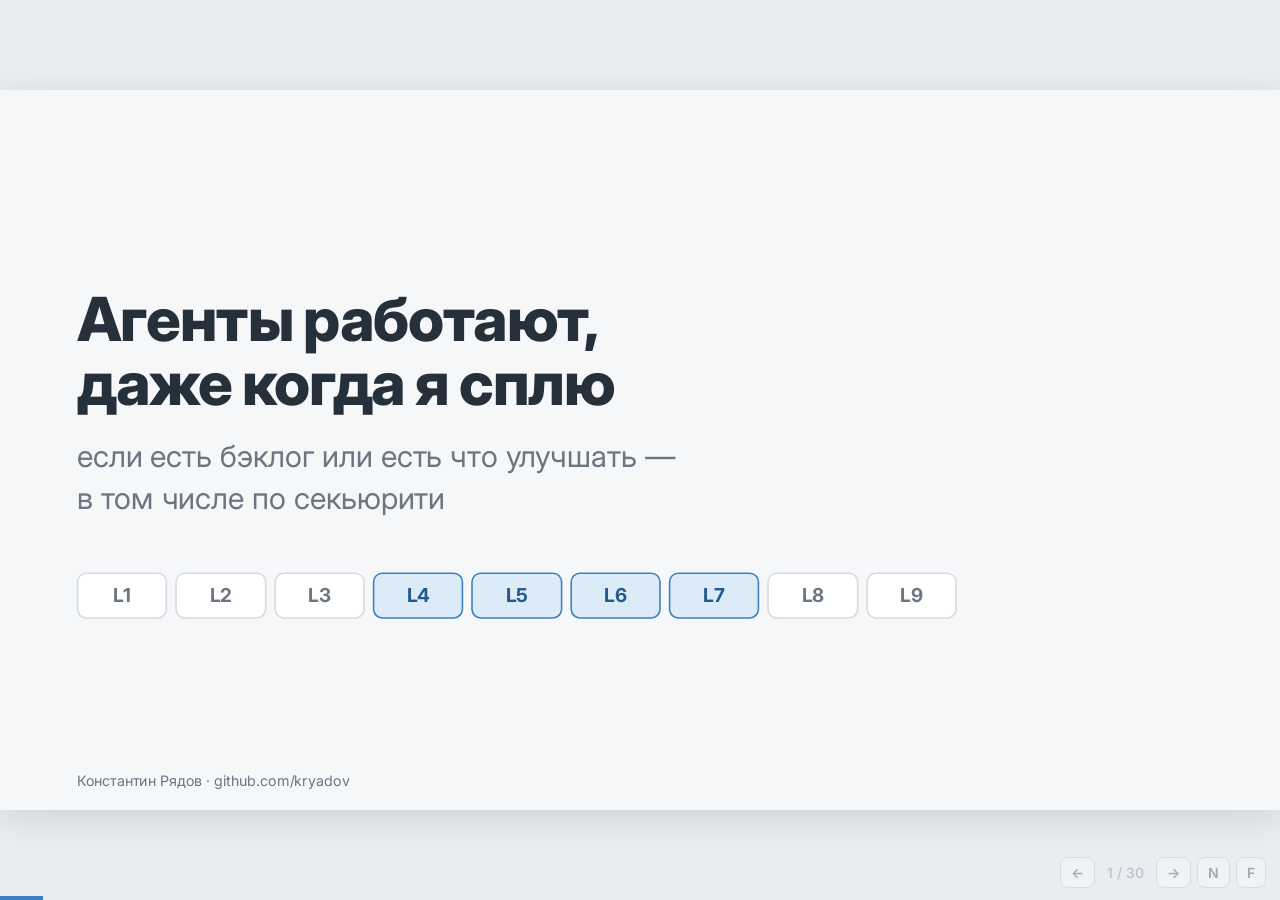
==== index.html @ 552dc9c4 "Remove meetup kicker from title slide Co-Authored-By: Claude Opus 5.5 <noreply@anthropic.com>" ====
<!doctype html>
<html lang="ru">
<head>
<meta charset="utf-8">
<meta name="viewport" content="width=device-width, initial-scale=1">
<title>Агенты работают, даже когда я сплю</title>
<meta name="description" content="Агенты работают, даже когда я сплю — если есть бэклог или есть что улучшать, в том числе по секьюрити. Две игры, одна VM и 436 релизов. Подъём по лестнице AI-разработки L1→L9. Batumi meetup, Константин Рядов.">
<link rel="preconnect" href="https://fonts.googleapis.com">
<link rel="preconnect" href="https://fonts.gstatic.com" crossorigin>
<link href="https://fonts.googleapis.com/css2?family=Inter:wght@400;500;600;700;800&family=Caveat:wght@500;700&family=JetBrains+Mono:wght@400;600&display=swap" rel="stylesheet">
<style>
  :root {
    --paper: #f6f7f9;
    --card: #ffffff;
    --ink: #26303b;
    --muted: #6b7682;
    --line: #d5dbe2;
    --blue: #3d7fc1;
    --blue-soft: #dcebf8;
    --blue-ink: #24598f;
    --green: #2f8a5b;
    --amber: #b7791f;
    --red: #b8433a;
  }
  * { box-sizing: border-box; }
  html, body { margin: 0; height: 100%; background: #e9ecf0; color: var(--ink); overflow: hidden; }
  body { font-family: Inter, system-ui, sans-serif; }

  #viewport { position: fixed; inset: 0; overflow: hidden; touch-action: pan-y pinch-zoom; }
  #stage { width: 1600px; height: 900px; position: absolute; left: 50%; top: 50%; transform-origin: center center; transform: translate(-50%, -50%); }

  section.slide {
    position: absolute; inset: 0; padding: 72px 96px 64px;
    background: var(--paper);
    box-shadow: 0 10px 40px rgba(30, 40, 55, .12);
    display: none; flex-direction: column;
  }
  section.slide.active { display: flex; }

  .kicker { font-family: Caveat, cursive; font-size: 40px; color: var(--blue); margin: 0 0 6px; line-height: 1; }
  h1 { font-size: 76px; line-height: 1.05; margin: 0 0 24px; font-weight: 800; letter-spacing: -.02em; }
  h2 { font-size: 54px; line-height: 1.1; margin: 0 0 32px; font-weight: 800; letter-spacing: -.015em; }
  h3 { font-size: 30px; margin: 0 0 12px; font-weight: 700; }
  p, li { font-size: 30px; line-height: 1.4; }
  p { margin: 0 0 18px; }
  ul { margin: 0; padding-left: 1.1em; }
  li { margin: 0 0 12px; }
  li::marker { color: var(--blue); }
  .muted { color: var(--muted); }
  .hand { font-family: Caveat, cursive; color: var(--blue-ink); }
  code, .mono { font-family: "JetBrains Mono", ui-monospace, monospace; font-size: .85em; }
  code { background: #e8edf3; padding: 2px 8px; border-radius: 6px; }
  a { color: var(--blue-ink); }
  b, strong { font-weight: 700; }

  .grow { flex: 1; min-height: 0; }
  .row { display: flex; gap: 40px; }
  .col { flex: 1; min-width: 0; }
  .center { align-items: center; justify-content: center; text-align: center; }

  .card { background: var(--card); border: 2px solid var(--line); border-radius: 18px; padding: 28px 32px; }
  .card p, .card li { font-size: 26px; }
  .card h3 { font-size: 28px; }

  .badge { display: inline-flex; align-items: center; justify-content: center; min-width: 74px; height: 74px; border-radius: 50%;
           background: var(--blue-soft); border: 3px solid var(--blue); color: var(--blue-ink);
           font-weight: 800; font-size: 30px; padding: 0 12px; }
  .badge.sm { min-width: 52px; height: 52px; font-size: 22px; border-width: 2px; }

  .stats { display: grid; grid-template-columns: repeat(4, 1fr); gap: 24px; }
  .stat { background: var(--card); border: 2px solid var(--line); border-radius: 18px; padding: 24px 26px; }
  .stat .n { font-size: 64px; font-weight: 800; color: var(--blue-ink); line-height: 1; letter-spacing: -.02em; }
  .stat .l { font-size: 22px; color: var(--muted); margin-top: 10px; line-height: 1.3; }

  .flow { display: flex; align-items: stretch; gap: 14px; }
  .flow .step { flex: 1; background: var(--card); border: 2px solid var(--line); border-radius: 14px; padding: 18px 16px; font-size: 22px; line-height: 1.3; }
  .flow .step b { display: block; font-size: 24px; margin-bottom: 6px; color: var(--blue-ink); }
  .flow .arr { align-self: center; color: var(--blue); font-size: 36px; font-weight: 700; }

  table { border-collapse: collapse; width: 100%; font-size: 25px; }
  th, td { text-align: left; padding: 14px 18px; border-bottom: 2px solid var(--line); vertical-align: top; }
  th { color: var(--muted); font-weight: 600; font-size: 21px; text-transform: uppercase; letter-spacing: .04em; }

  .quote { font-size: 34px; line-height: 1.35; border-left: 6px solid var(--blue); padding: 6px 0 6px 28px; margin: 0; }
  .note-hand { font-family: Caveat, cursive; font-size: 38px; color: var(--blue-ink); }

  /* chart */
  .bars { display: flex; align-items: flex-end; gap: 8px; height: 360px; border-bottom: 2px solid var(--ink); padding: 0 4px; }
  .bars .b { flex: 1; background: #a9c8e6; border-radius: 5px 5px 0 0; position: relative; }
  .bars .b.night { background: var(--blue); }
  .bars .b span { position: absolute; top: -30px; left: 50%; transform: translateX(-50%); font-size: 17px; color: var(--muted); }
  .hours { display: flex; gap: 8px; padding: 6px 4px 0; }
  .hours div { flex: 1; text-align: center; font-size: 17px; color: var(--muted); font-family: "JetBrains Mono", monospace; }

  /* ladder strip */
  .ladder { display: flex; gap: 10px; align-items: flex-end; }
  .ladder .rung { flex: 1; border-radius: 12px; border: 2px solid var(--line); background: var(--card);
                  padding: 12px 10px; font-size: 18px; text-align: center; line-height: 1.25; }
  .ladder .rung b { display: block; font-size: 24px; color: var(--muted); }
  .ladder .rung.on { border-color: var(--blue); background: var(--blue-soft); }
  .ladder .rung.on b { color: var(--blue-ink); }
  .ladder .rung.me { border-color: var(--blue-ink); background: var(--blue); color: #fff; }
  .ladder .rung.me b { color: #fff; }

  .ladder-img { width: 100%; height: 100%; object-fit: contain; }

  .footer { position: absolute; left: 96px; right: 96px; bottom: 26px; display: flex; justify-content: space-between;
            font-size: 18px; color: var(--muted); }

  .tl { position: relative; padding-left: 4px; }
  .tl::before { content: ""; position: absolute; left: 104px; top: 14px; bottom: 14px; width: 3px; background: var(--line); }
  .tl-row { display: flex; align-items: flex-start; gap: 18px; margin-bottom: 12px; font-size: 22px; line-height: 1.3; }
  .tl-t { flex: 0 0 76px; font-family: "JetBrains Mono", monospace; color: var(--muted); font-size: 20px; padding-top: 2px; }
  .tl-d { flex: 0 0 16px; height: 16px; margin-top: 6px; border-radius: 50%; background: #a9c8e6; border: 3px solid var(--paper); position: relative; z-index: 1; }
  .tl-plan .tl-d { background: var(--blue-ink); }
  .tl-plan .tl-x { color: var(--blue-ink); }
  .tl-x { flex: 1; }

  .notes { display: none; }

  .qr-card { text-align: center; padding: 22px 20px; }
  .qr-card img { width: 220px; height: 220px; display: block; margin: 0 auto 14px; image-rendering: pixelated; }
  .qr-card h3 { font-size: 26px; margin-bottom: 6px; }
  .qr-card p { font-size: 19px; line-height: 1.4; margin: 0; word-break: break-word; }
  .qr-mini { position: absolute; right: 96px; bottom: 56px; text-align: center; font-size: 15px; color: var(--muted); }
  .qr-mini img { width: 132px; height: 132px; display: block; border: 2px solid var(--line); border-radius: 10px; background: #fff; padding: 4px; }

  /* UI chrome */
  #progress { position: fixed; left: 0; bottom: 0; height: 4px; background: var(--blue); transition: width .25s; z-index: 5; }
  #notes-panel { position: fixed; left: 0; right: 0; bottom: 0; max-height: 38vh; overflow: auto; background: #1f2731; color: #e9eef4;
                 font-size: 18px; line-height: 1.5; padding: 16px 24px 22px; display: none; z-index: 6; }
  #notes-panel.on { display: block; }
  #notes-panel .t { color: #8fb7de; font-size: 14px; text-transform: uppercase; letter-spacing: .06em; margin-bottom: 6px; }
  #nav { position: fixed; right: 14px; bottom: 12px; display: flex; gap: 6px; z-index: 7; opacity: .35; transition: opacity .2s; }
  #nav:hover { opacity: 1; }
  #nav button { font: 600 14px Inter, sans-serif; border: 1px solid #b9c2cc; background: #fff; color: var(--ink); border-radius: 8px; padding: 6px 10px; cursor: pointer; }
  #counter { font: 500 14px Inter, sans-serif; color: var(--muted); align-self: center; padding: 0 6px; }

  @media print {
    html, body { overflow: visible; background: #fff; }
    #viewport { position: static; display: block; }
    #stage { transform: none !important; position: static; width: auto; height: auto; }
    section.slide { display: flex !important; position: relative; width: 1600px; height: 900px; break-after: page; box-shadow: none; }
    #progress, #notes-panel, #nav { display: none !important; }
  }
  @page { size: 1600px 900px; margin: 0; }
</style>
</head>
<body>
<div id="viewport"><div id="stage">

<!-- 1 -->
<section class="slide" data-title="Титул">
  <div class="grow" style="display:flex;flex-direction:column;justify-content:center">
    <h1>Агенты работают,<br>даже когда я сплю</h1>
    <p style="font-size:38px" class="muted">если есть бэклог или есть что улучшать —<br>в том числе по секьюрити</p>
    <div class="ladder" style="margin-top:48px;max-width:1100px">
      <div class="rung"><b>L1</b></div><div class="rung"><b>L2</b></div><div class="rung"><b>L3</b></div>
      <div class="rung on"><b>L4</b></div><div class="rung on"><b>L5</b></div><div class="rung on"><b>L6</b></div>
      <div class="rung on"><b>L7</b></div><div class="rung"><b>L8</b></div><div class="rung"><b>L9</b></div>
    </div>
  </div>
  <div class="footer"><span>Константин Рядов · github.com/kryadov</span><span></span></div>
  <aside class="notes">Представиться. Обещание доклада: на трёх настоящих проектах показать, как меняется работа на каждой ступеньке лестницы. Никаких «AI заменит программистов», только цифры из git log. ~1 мин.</aside>
</section>

<!-- 1-about -->
<section class="slide" data-title="Обо мне">
  <p class="kicker">обо мне</p>
  <div class="row grow" style="align-items:center;gap:64px">
    <img src="me.jpg" alt="Константин Рядов" style="width:300px;height:300px;border-radius:50%;object-fit:cover;border:6px solid #fff;box-shadow:0 6px 24px rgba(30,40,55,.15)">
    <div class="col">
      <h2 style="margin-bottom:16px">Константин Рядов</h2>
      <p style="font-size:34px;margin-bottom:12px">Сооснователь и CTO <a href="https://bulka.ai/" target="_blank" rel="noopener">Bulka.AI</a> — AI-копилот для платёжных операций.</p>
      <p style="font-size:28px">JVM-инженер, ставший AI-инженером: 19 лет в платежах, затем безопасность JVM в Azul, теперь агенты. SDLC — моя жизнь.</p>
      <p class="muted" style="font-size:26px;margin:0">блог · подкаст · музыка · github.com/kryadov</p>
    </div>
    <div class="qr-card card" style="flex:0 0 auto">
      <img src="qr/site.svg" alt="QR: kryadov.github.io">
      <p><a href="https://kryadov.github.io/" target="_blank" rel="noopener">kryadov.github.io</a></p>
    </div>
  </div>
  <aside class="notes">Коротко о себе, 30 секунд. QR ведёт на сайт: там проекты, блог (в том числе про spec-driven development) и подкаст.</aside>
</section>

<!-- 1a -->
<section class="slide" data-title="На работе и после">
  <p class="kicker">откуда этот доклад</p>
  <h2>На работе — то, что нельзя показать.<br>После работы — то, что можно</h2>
  <div class="row" style="align-items:flex-start">
    <div class="card col">
      <h3>На работе: внутренние продукты</h3>
      <p>Делаю AI-агентов для внутренних продуктов заказчиков. Показать их не могу, наружу выходят только анонсы в прессе:</p>
      <p style="font-size:24px;margin:0"><a href="https://www.azul.com/newsroom/azul-launches-ai-assistant-that-tells-it-and-security-teams-where-java-licensing-and-security-risk-is-hiding" target="_blank" rel="noopener">Azul Intelligence Cloud AI Assistant</a> <span class="muted">(23.09.2026)</span>: вопросы на естественном языке о Java в проде, где прячутся риски по лицензиям и безопасности. Режим read-only.</p>
    </div>
    <div class="card col">
      <h3>После работы: выйти за рамки</h3>
      <p>Во всех смыслах: другой домен (игры), другой стек (3D в браузере), другие правила (никакого бюджета на инфраструктуру).</p>
      <p><b>Без цели заработать</b>: ни магазинов, ни рекламы, ни монетизации. Игры бесплатные.</p>
      <p class="note-hand" style="margin:0">Всё, что тут показываю, открыто: код, git log, демо.</p>
    </div>
  </div>
  <aside class="notes">Контраст: на работе процессы и периметр, а показать можно только пресс-релиз. После работы песочница, где можно проверить то, что на работе проверять дорого. Агенты работают и там, и там. Обратно на работу переносится процесс (и remote-vm-dev). Мостик от первого доклада (по ситуации): «Предыдущий спикер прошёл путь до магазинов. У меня траектория противоположная: никаких магазинов и денег, цель — понять, как работают агенты, когда им дают свободу». ~1.5 мин.</aside>
</section>

<!-- 1b -->
<section class="slide" data-title="Вериги">
  <p class="kicker">правила эксперимента</p>
  <h2>Вериги: $20 + $100</h2>
  <div class="row grow">
    <div class="col">
      <div class="stats" style="grid-template-columns:1fr 1fr;margin-bottom:28px">
        <div class="stat"><div class="n">$20</div><div class="l">подписка Claude Pro, с её лимитами</div></div>
        <div class="stat"><div class="n">$100</div><div class="l">OpenRouter: GLM, Kimi — open-weight модели</div></div>
      </div>
      <p>Заплатить за Max — не проблема. Проблема в том, что тогда не узнаешь главного.</p>
    </div>
    <div class="col" style="flex:.9">
      <div class="card">
        <h3>Вопрос, ради которого всё затевалось</h3>
        <p class="quote" style="font-size:30px">Для какого класса задач effort <b>medium</b> даёт то же, что <b>x-high</b>?</p>
        <p class="muted" style="margin:18px 0 0">Лимит заставляет считать: дешёвая модель и низкий effort везде, где их хватает, а дорогой — только там, где без него никак.</p>
      </div>
    </div>
  </div>
  <aside class="notes">Самоограничение как инструмент исследования. Безлимит маскирует неэффективность. Ответ на вопрос про effort — ближе к концу доклада, после двух проектов. ~1.5 мин.</aside>
</section>

<!-- 2 -->
<section class="slide" data-title="Лестница">
  <p class="kicker">карта местности</p>
  <h2 style="margin-bottom:12px">Лестница L1 → L9</h2>
  <div class="grow"><img class="ladder-img" src="l0-l9.png" alt="Лестница уровней AI-разработки: L1 ручной код, L2 бесплатные чаты, L3 платные чаты, L4 агент под присмотром, L5 полный доступ, L6 параллельные агенты, L7 команда агентов, L8 рой, L9 экосистема"></div>
  <p class="muted" style="font-size:22px;margin:8px 0 0">Девять уровней эволюции AI-разработки — по курсу Алексея Литвинова «AI-Assisted Engineering»: <a href="https://alekseilitvinau.com/edu/" target="_blank" rel="noopener">alekseilitvinau.com/edu</a></p>
  <aside class="notes">Вопрос залу: поднимите руки, кто на L1–L3 (чаты), кто на L4–L5 (агент в репозитории), кто хоть раз запускал несколько агентов параллельно. Большинство команд сейчас на L1–L3. Доклад о том, что меняется на L4–L7, и о том, что пришлось построить, чтобы туда подняться. ~2 мин.</aside>
</section>

<!-- 3 -->
<section class="slide" data-title="Три ступеньки">
  <p class="kicker">о чём доклад</p>
  <h2>Три проекта, три ступеньки</h2>
  <div class="row grow" style="align-items:stretch">
    <div class="card col">
      <span class="badge sm">L4→L5</span>
      <h3 style="margin-top:18px">Race the City</h3>
      <p class="muted">июль 2026</p>
      <p>Гонки по любому городу мира. Один агент с полным доступом, релиз каждые полчаса.</p>
      <p class="hand" style="font-size:32px">узкое место — я сам</p>
    </div>
    <div class="card col">
      <span class="badge sm">L5→L6</span>
      <h3 style="margin-top:18px">claude-remote-vm-dev</h3>
      <p class="muted">август 2026</p>
      <p>Сессии Claude Code на VM внутри периметра. Работают, пока ноутбук закрыт.</p>
      <p class="hand" style="font-size:32px">инфраструктура для следующей ступеньки</p>
    </div>
    <div class="card col">
      <span class="badge sm">L6→L7</span>
      <h3 style="margin-top:18px">itffm 🍄</h3>
      <p class="muted">сентябрь 2026</p>
      <p>Грибной лес по реальному месту. Параллельные агенты в worktree, модели по ролям.</p>
      <p class="hand" style="font-size:32px">узкое место — ревью</p>
    </div>
  </div>
  <aside class="notes">Сюжет доклада: каждый проект упирался в своё узкое место, и следующий проект появлялся из попытки это место расшить. ~1 мин.</aside>
</section>

<!-- 4 -->
<section class="slide" data-title="Race the City">
  <div class="qr-mini"><img src="qr/race-the-city.svg" alt="QR: github.com/kryadov/race-the-city">репозиторий</div>
  <p class="kicker">ступенька L4 → L5 · Race the City</p>
  <h2>Введи название города и поезжай</h2>
  <div class="row grow">
    <div class="col">
      <ul>
        <li>Low-poly версия <b>реального</b> города: дороги, дома, мосты, рельсы, вода, рельеф</li>
        <li>19 машин, соперники, заезды на время, автопилот</li>
        <li>Трафик, пешеходы, трамваи, корабли, погода, день и ночь</li>
        <li>Всё в браузере, <b>без бэкенда</b></li>
      </ul>
      <p style="margin-top:28px">▶ <a href="https://race-the-city.games" target="_blank" rel="noopener">race-the-city.games</a></p>
    </div>
    <div class="col" style="flex:.8">
      <div class="card">
        <p class="note-hand" style="margin:0 0 8px">демо вживую:</p>
        <p style="margin:0">Батуми → 🎲 случайный город → <code>V</code> неоновый вид</p>
      </div>
    </div>
  </div>
  <aside class="notes">ДЕМО 60–90 сек: открыть сайт, ввести «Batumi», проехать по набережной. Потом 🎲, чтобы попасть в случайный город. Если сеть плохая, показать кешированный город (IndexedDB). ~3 мин вместе с демо.</aside>
</section>

<!-- 5 -->
<section class="slide" data-title="RTC цифры">
  <p class="kicker">Race the City в цифрах (git log)</p>
  <h2>164 релиза за первые три дня</h2>
  <div class="stats">
    <div class="stat"><div class="n">100</div><div class="l">тегов-релизов в первый день, 16 июля</div></div>
    <div class="stat"><div class="n">435</div><div class="l">коммитов, 360 из них за первые 4 дня</div></div>
    <div class="stat"><div class="n">28.6k</div><div class="l">строк TypeScript в <code>src/</code></div></div>
    <div class="stat"><div class="n">104</div><div class="l">файла тестов (Vitest)</div></div>
  </div>
  <div class="row" style="margin-top:40px">
    <div class="col"><p><b>v0.1 → v0.149</b>: 310 тегов, каждый тег — задеплоенная сборка и GitHub Release.</p></div>
    <div class="col"><p><b>352 из 435</b> коммитов с соавтором <code>Claude Opus</code>. Мой вклад: спеки, плей-тесты и решения.</p></div>
  </div>
  <aside class="notes">Цифры из git, не из маркетинга. Подчеркнуть: релиз примерно каждые 30 минут — это не героизм, а следствие архитектуры и процесса (следующие слайды). ~1.5 мин.</aside>
</section>

<!-- 6 -->
<section class="slide" data-title="Мир как контент">
  <p class="kicker">почему это вообще возможно</p>
  <h2>Весь мир — это исходные данные</h2>
  <div class="flow" style="margin-bottom:36px">
    <div class="step"><b>Nominatim</b>«Batumi» → координаты</div><div class="arr">→</div>
    <div class="step"><b>Overpass</b>OSM в bbox 1 км</div><div class="arr">→</div>
    <div class="step"><b>Terrain Tiles</b>рельеф AWS, формат Terrarium</div><div class="arr">→</div>
    <div class="step"><b>Three.js</b>меши, коллизии, граф дорог</div><div class="arr">→</div>
    <div class="step"><b>IndexedDB</b>город в кеше</div>
  </div>
  <div class="row">
    <div class="card col"><h3>Что даёт</h3><ul><li>Бесконечный контент без левел-дизайнеров</li><li>Агенту есть с чем работать: формат данных стандартный и хорошо описанный</li></ul></div>
    <div class="card col"><h3>Подвох</h3><ul><li>Overpass отвечает 429 → таймаут 30 с, три зеркала, протухший кеш как запасной вариант</li><li>Грязные данные: вода на 4 м выше реки, мосты без высоты</li></ul></div>
  </div>
  <aside class="notes">Ключевая мысль для AI-части: агенту проще всего там, где данные открытые и формат стандартный. OSM — идеальный «контент», который не надо рисовать. Тот же приём потом переедет в itffm. ~2 мин.</aside>
</section>

<!-- 7 -->
<section class="slide" data-title="Без сервера: почему">
  <p class="kicker">архитектура, не про агентов</p>
  <h2>OSM + высоты + погода без сервера</h2>
  <div class="flow" style="margin-bottom:30px">
    <div class="step"><b>openstreetmap.org</b>Nominatim, Overpass</div>
    <div class="step"><b>AWS Terrain Tiles</b>S3, Terrarium PNG</div>
    <div class="step"><b>Open-Meteo</b>живая погода</div>
    <div class="arr">→</div>
    <div class="step" style="flex:1.3;border-color:var(--blue)"><b>браузер</b>Three.js + IndexedDB, статика на Pages</div>
  </div>
  <div class="stats" style="grid-template-columns:repeat(3,1fr)">
    <div class="card"><h3>$0 и ноль ops</h3><p style="margin:0">Нечего мониторить, патчить и масштабировать. Нагрузку раздаёт CDN, данные отдают открытые API. <b>Нет счёта за инфраструктуру → не нужно монетизировать.</b></p></div>
    <div class="card"><h3>Нечего утечь</h3><p style="margin:0">Нет базы, нет аккаунтов, нет секретов. Прогресс игрока остаётся в его браузере.</p></div>
    <div class="card"><h3>Деплой = тег</h3><p style="margin:0">Откат — на предыдущий тег. Форк — и у тебя своя копия игры, тоже бесплатно.</p></div>
  </div>
  <aside class="notes">Этот блок не про агентов, а про архитектуру в целом. Публичные API без ключей с CORS превращают браузер в полноценный клиент к данным всего мира. Сервер нужен, только если надо хранить чужие данные или прятать ключи. Здесь не надо ни то, ни другое. ~2 мин.</aside>
</section>

<!-- 7b -->
<section class="slide" data-title="Без сервера: правила">
  <p class="kicker">чтобы это работало, а не падало</p>
  <h2>Цена: ты гость в чужой инфраструктуре</h2>
  <div class="row grow">
    <div class="col">
      <ul>
        <li><b>Только API без ключей.</b> Ключ в статике сразу становится публичным</li>
        <li><b>Уважай usage policy.</b> Nominatim: 1 запрос в секунду; Overpass отвечает 429</li>
        <li><b>Кеш обязателен.</b> Город, загруженный один раз, живёт в IndexedDB</li>
        <li><b>Зеркала и таймауты.</b> 3 Overpass-зеркала, 30 с, протухший кеш как запасной</li>
        <li><b>Честный fallback.</b> Нет рельефа → плоская земля; нет OSM → процедурный лес</li>
        <li><b>Атрибуция.</b> Данные OSM под ODbL, © OpenStreetMap contributors</li>
      </ul>
    </div>
    <div class="col" style="flex:.7">
      <div class="card">
        <h3>И бонус для агентов</h3>
        <p>Нет сервера → нет миграций, окружений и секретов. Агенту можно доверить релиз целиком.</p>
        <p class="muted" style="margin:0">Границы слоёв записаны в <code>AGENTS.md</code>: <code>geo/</code> не знает про Three.js, <code>world/</code> не знает про сеть.</p>
      </div>
    </div>
  </div>
  <aside class="notes">Подвох бессерверной архитектуры: твоя доступность — это доступность чужих бесплатных сервисов. Отсюда кеш, зеркала и fallback на каждом шаге. Это паттерн, применимый далеко за пределами игр: дашборды, карты, визуализации открытых данных. ~2 мин.</aside>
</section>

<!-- 8 -->
<section class="slide" data-title="Релиз каждые 30 минут">
  <p class="kicker">темп как часть архитектуры</p>
  <h2>Релиз каждые ~30 минут — и не развалиться</h2>
  <div class="row grow">
    <div class="card col"><h3>Версия = деплой</h3><p>Каждый bump — тег, Release и запись в <code>CHANGELOG.md</code> с пометкой 👀 «что проверить при плей-тесте».</p></div>
    <div class="card col"><h3>boot-check</h3><p>Тесты зелёные, типы чистые, сборка прошла — а на экране чёрный экран. Headless Chrome грузит собранное приложение и падает, если оно не стартовало.</p></div>
    <div class="card col"><h3>TODO как живой бэклог</h3><p>Плей-тест → баг записан сразу → «сначала баги, потом полировка». Роадмапа на бумаге нет.</p></div>
  </div>
  <aside class="notes">История boot-check: временная мёртвая зона (TDZ) в main.ts. Ни один unit-тест не грузит main.ts, поэтому всё было зелёным, а игра не запускалась. После этого проверка стала обязательной для любой правки, которая трогает main. ~2 мин.</aside>
</section>

<!-- 9 -->
<section class="slide" data-title="Где агент ошибался">
  <p class="kicker">кто на самом деле писал коллизии</p>
  <h2>Где агент ошибался — и как это ловили</h2>
  <div class="row grow">
    <div class="col">
      <p class="quote">«Невидимая стена посреди обычной дороги»<br><span class="muted" style="font-size:26px">баг-репорт с плей-теста, Париж, остров Сите, v0.148.1</span></p>
      <ul style="margin-top:28px">
        <li>Агент добавил в паузу отладочный readout: <code>solid: quay@1.3m</code></li>
        <li>Причина: ограничение по набережной было только снизу. 1593 стены → 25</li>
        <li>Тот же класс бага всплыл <b>в третий раз</b></li>
      </ul>
    </div>
    <div class="col" style="flex:.75">
      <div class="card">
        <h3>Вывод</h3>
        <p>Инвариант записан прямо в TODO: <b>solid ⇒ visible</b>.</p>
        <p class="muted" style="margin:0">Агент не помнит прошлую сессию. Помнит репозиторий: AGENTS.md, TODO, CHANGELOG, тесты.</p>
      </div>
    </div>
  </div>
  <aside class="notes">Человек нашёл баг глазами, агент сделал инструмент диагностики и нашёл причину. Важно: чтобы ошибка не повторилась в четвёртый раз, её надо записать туда, где агент её прочитает. ~2 мин.</aside>
</section>

<!-- 10 -->
<section class="slide" data-title="Спека → план → код">
  <p class="kicker">процесс L4 → L5</p>
  <h2>Спека → план → код → релиз</h2>
  <div class="flow" style="margin-bottom:40px">
    <div class="step"><b>brainstorm</b>диалог: что строим и зачем</div><div class="arr">→</div>
    <div class="step"><b>spec</b><code>docs/superpowers/specs</code></div><div class="arr">→</div>
    <div class="step"><b>plan</b>задачи с тестами</div><div class="arr">→</div>
    <div class="step"><b>code + TDD</b>агент</div><div class="arr">→</div>
    <div class="step"><b>play-test</b>человек</div>
  </div>
  <div class="row">
    <div class="card col"><h3>Делегировалось</h3><ul><li>Код, тесты, рефакторинг</li><li>Релизы, CHANGELOG</li><li>Диагностика по репорту</li></ul></div>
    <div class="card col"><h3>Оставалось за мной</h3><ul><li>Что строим и в каком порядке</li><li>«Посмотреть глазами»</li><li>Когда остановиться</li></ul></div>
    <div class="card col"><h3>Бонус: агент в CI</h3><p>Комментарий <code>/oc</code> в issue или PR → opencode на GLM через OpenRouter, с теми же superpowers-скиллами.</p></div>
  </div>
  <aside class="notes">8 спек и 4 плана за проект. Superpowers-скиллы задают процесс. Бонус: дешёвая модель в GitHub Actions отвечает на /oc. Это первый шаг к «агенту, который работает без меня». ~2 мин.</aside>
</section>

<!-- 11 -->
<section class="slide" data-title="Узкое место — я">
  <p class="kicker">почему понадобилась следующая ступенька</p>
  <h2>Узкое место — я и мой ноутбук</h2>
  <div class="row grow">
    <div class="col" style="flex:1.6">
      <div class="bars" id="hours-chart" aria-label="Коммиты Race the City по часам суток"></div>
      <div class="hours" id="hours-axis"></div>
      <p class="muted" style="font-size:22px;margin-top:10px">Коммиты Race the City по часу суток, всего 435</p>
    </div>
    <div class="col">
      <p><b class="mono" style="color:var(--blue-ink);font-size:44px">137</b> коммитов — с полуночи до 7 утра.</p>
      <p>Сессия агента живёт, пока открыт ноутбук. Закрыл крышку — работа встала.</p>
      <p class="note-hand">Агенты должны работать, пока я сплю. А не я вместе с ними.</p>
    </div>
  </div>
  <aside class="notes">Честный слайд: треть коммитов ночью. Один агент, и я его единственный оператор. Масштабироваться можно было только за счёт сна. Отсюда следующий проект. ~1.5 мин.</aside>
</section>

<!-- 12 -->
<section class="slide" data-title="claude-remote-vm-dev">
  <div class="qr-mini"><img src="qr/remote-vm.svg" alt="QR: github.com/kryadov/claude-remote-vm-dev">репозиторий</div>
  <p class="kicker">ступенька L5 → L6 · claude-remote-vm-dev</p>
  <h2>Сессии Claude Code на VM внутри периметра</h2>
  <div class="row grow">
    <div class="col">
      <ul>
        <li><b>tmux</b> держит каждую сессию, <b>systemd + linger</b> переживают дисконнект и ребут</li>
        <li>Каждая сессия — свой <b>git worktree</b> и своя ветка: агенты не делят индекс</li>
        <li><code>rd-tui</code>: список сессий, attach, stop, новая</li>
        <li>Провайдер на выбор: <b>Vertex AI</b>, <b>Bedrock</b>, <b>Anthropic API</b></li>
        <li>GitLab и GitHub, включая Enterprise Server</li>
      </ul>
    </div>
    <div class="col" style="flex:.8">
      <div class="card" style="font-family:'JetBrains Mono',monospace;font-size:21px;line-height:1.55;background:#1f2731;color:#dfe7ef;border-color:#1f2731">
        $ rd-start backend --session new-search<br>
        $ rd-start backend --session login-fix \<br>&nbsp;&nbsp;&nbsp;&nbsp;--type bugfix<br>
        $ rd-start backend --session try \<br>&nbsp;&nbsp;&nbsp;&nbsp;--provider bedrock<br>
        <span style="color:#8fb7de"># закрыть ноутбук 💤</span><br>
        $ rd-list --all
      </div>
      <p style="margin-top:20px;font-size:24px"><a href="https://github.com/kryadov/claude-remote-vm-dev" target="_blank" rel="noopener">github.com/kryadov/claude-remote-vm-dev</a></p>
    </div>
  </div>
  <aside class="notes">Типичный цикл: запустил сессию, дал задачу, закрыл ноутбук. Утром VS Code Remote-SSH для диффов, rd-attach, чтобы ответить на вопросы агента, потом MR. Можно показать gif rd-tui из README. ~2.5 мин.</aside>
</section>

<!-- 13 -->
<section class="slide" data-title="Для компаний">
  <p class="kicker">почему VM, а не просто облачный агент</p>
  <h2>Для корпоративной разработки</h2>
  <div class="row grow">
    <div class="card col"><h3>Периметр</h3><p>Код и токены не уезжают из сети организации. VM — граница изоляции, агент спокойно гоняет <code>docker compose</code>.</p></div>
    <div class="card col"><h3>Секреты</h3><p>Креды провайдера лежат в файле с правами 0600. В tmux уходит только <b>имя</b> провайдера, в <code>ps</code> их не видно.</p></div>
    <div class="card col"><h3>Грабли Bedrock</h3><p>Без закреплённых моделей алиас <code>opus</code> тихо падает на младшую модель. WebSearch там недоступен.</p></div>
  </div>
  <p class="note-hand" style="margin-top:28px">Один bootstrap-скрипт, идемпотентный. Спека 15 августа, рабочая версия через две недели. Тоже с агентом.</p>
  <aside class="notes">Для тех, у кого «нам нельзя в облако»: вот как поднять L6 внутри периметра. ~1.5 мин.</aside>
</section>

<!-- 13b -->
<section class="slide" data-title="Секьюрити">
  <div class="qr-mini"><img src="qr/security-commit.svg" alt="QR: коммит 1fd1933 в kryadov/race-the-city">коммит</div>
  <p class="kicker">«в том числе по секьюрити»</p>
  <h2>Что дать агенту, пока сплю: npm audit 9 → 0</h2>
  <div class="row grow">
    <div class="col">
      <p><a href="https://github.com/kryadov/race-the-city/commit/1fd1933ab31d3de35b931636b2fdaaa007c23a72" target="_blank" rel="noopener">race-the-city v0.149.1</a>, 15 октября 2026, один коммит:</p>
      <ul>
        <li><b>9 уязвимостей → 0</b>: 2 critical, 3 high, 4 moderate, все в dev/build-тулчейне</li>
        <li>Vite 5 → 8, Vitest 2 → 5: RCE в tinypool, path traversal в @vitest/mocker, утечка в dev-сервере esbuild</li>
        <li>Breaking change починен по дороге: Vite 8 собирает на Rolldown, <code>manualChunks</code> → <code>codeSplitting</code></li>
        <li><code>boot-check</code> получил <code>BOOT_CHECK_PORT</code>, чтобы параллельные чекауты не конфликтовали</li>
      </ul>
    </div>
    <div class="col" style="flex:.7">
      <div class="card">
        <h3>Почему это идеальная задача на ночь</h3>
        <ul><li>Чёткий критерий: <code>npm audit</code> = 0</li><li>Страховка: тесты + boot-check</li><li>Скучно человеку, не скучно агенту</li></ul>
        <p class="muted" style="margin:14px 0 0">В CHANGELOG: 👀 «ничего не должно выглядеть иначе».</p>
      </div>
    </div>
  </div>
  <aside class="notes">Раскрываем подзаголовок доклада. Бэклог и секьюрити-апдейты — лучшие задачи для фоновой работы агента: критерий готовности формальный, проверка автоматическая, мажорные апдейты с breaking changes агент проходит сам. Утром смотришь на зелёный CI и одну строку в changelog. ~2 мин.</aside>
</section>

<!-- 14 -->
<section class="slide" data-title="itffm">
  <div class="qr-mini"><img src="qr/itffm.svg" alt="QR: github.com/kryadov/itffm">репозиторий</div>
  <p class="kicker">ступенька L6 → L7 · itffm 🍄</p>
  <h2>Тихая прогулка по настоящему лесу</h2>
  <div class="row grow">
    <div class="col">
      <ul>
        <li>Игра от первого лица про сбор грибов плюс энциклопедия</li>
        <li>Лес строится по реальному месту: <b>тот же OSM + Terrain Tiles</b></li>
        <li>Подберёзовик растёт под берёзой, вешенка на валежнике</li>
        <li>Хижина, костёр, рыбалка, квесты, квадрокоптер, шахта</li>
      </ul>
      <p style="margin-top:24px">▶ <a href="https://kryadov.github.io/itffm/" target="_blank" rel="noopener">kryadov.github.io/itffm</a></p>
    </div>
    <div class="col" style="flex:.9">
      <div class="card">
        <h3>3D-моделей нет вообще</h3>
        <p class="mono" style="font-size:21px;line-height:1.6;margin:0">data/species/*.yaml<br>&nbsp;├─ morphology → 3D-модель<br>&nbsp;├─ ecology &nbsp;&nbsp;→ где и когда растёт<br>&nbsp;└─ name/text &nbsp;→ энциклопедия</p>
        <p style="margin-top:16px;margin-bottom:0">Новый вид — это строчка данных, а не задача для 3D-художника.</p>
      </div>
    </div>
  </div>
  <aside class="notes">ДЕМО 60 сек: зайти в лес, найти гриб, взять в руки, повернуть, открыть энциклопедию. Параллель с RTC: там OSM вместо левел-дизайнера, здесь YAML вместо 3D-художника. Агенту проще генерировать данные и генераторы, чем ассеты. ~3 мин с демо.</aside>
</section>

<!-- 15 -->
<section class="slide" data-title="itffm цифры">
  <p class="kicker">itffm в цифрах (git log)</p>
  <h2>17 дней от спеки до v0.103</h2>
  <div class="stats">
    <div class="stat"><div class="n">375</div><div class="l">коммитов, 150 из них за второй день</div></div>
    <div class="stat"><div class="n">126</div><div class="l">тегов-релизов, v0.1 → v0.103</div></div>
    <div class="stat"><div class="n">57</div><div class="l">видов в YAML: грибы, ягоды, травы, находки</div></div>
    <div class="stat"><div class="n">109</div><div class="l">файлов тестов, 25k строк TS</div></div>
  </div>
  <div class="row" style="margin-top:40px">
    <div class="col"><p><b>9 спек, 6 планов</b>. Спека начинается с раздела 0: «где код оказался умнее спеки».</p></div>
    <div class="col"><p>Перенесено из RTC без изменений: <code>boot-check</code>, CHANGELOG, FEATURES.md, деплой по тегу.</p></div>
  </div>
  <aside class="notes">Второй проект быстрее стартует, потому что процесс уже отлажен и переносится как набор файлов: CLAUDE.md, boot-check, changelog-дисциплина. ~1.5 мин.</aside>
</section>

<!-- 15b -->
<section class="slide" data-title="Карта без края">
  <p class="kicker">побочный эффект №1</p>
  <h2>«А можно карту побольше?» → бесконечный лес</h2>
  <div class="flow" style="margin-bottom:34px">
    <div class="step"><b>Race the City, v0.92</b>мир — квадрат 2×2 км вокруг центра, на краю пустота</div><div class="arr">→</div>
    <div class="step"><b>просьба игроков</b>«расширьте радиус от центра»</div><div class="arr">→</div>
    <div class="step"><b>itffm, 10 сентября</b>лес нарезается чанками, ходи в любую сторону</div>
  </div>
  <div class="row">
    <div class="card col">
      <h3>Как это решалось</h3>
      <p style="margin:0">Брейншторм вечером, дальше <b>6 часов автономной работы</b>, пока я спал. В спеке записано: решения, не утверждённые до сна, агент принимает консервативно и выносит в follow-up, а не угадывает.</p>
    </div>
    <div class="card col">
      <h3>Что получилось</h3>
      <p style="margin:0">Чанк, для которого OSM или рельеф не загрузились, достраивается процедурно с того же seed. Стены нет, ошибки на экране нет.</p>
    </div>
  </div>
  <aside class="notes">Просьба «расширить радиус» в гонке выросла в целую архитектуру в другой игре. И это первый случай, когда агент заметное время работал без меня. Ровно для этого и строилась VM. Цитата из docs/superpowers/specs/2026-09-10-infinite-world-design.md. ~2 мин.</aside>
</section>

<!-- 16 -->
<section class="slide" data-title="L7: 11 сентября">
  <p class="kicker">L6 → L7 на практике · itffm, git log</p>
  <h2>11 сентября: одно решение, семь веток</h2>
  <div class="row grow" style="gap:48px">
    <div class="col" style="flex:1.25">
      <div class="tl">
        <div class="tl-row tl-plan"><span class="tl-t">06:04</span><span class="tl-d"></span><span class="tl-x"><b>план:</b> 11 баг-репортов с плей-теста + старые TODO одной пачкой → моё решение: параллельно</span></div>
        <div class="tl-row"><span class="tl-t">06:12</span><span class="tl-d"></span><span class="tl-x">убран экран дисклеймера, мешавший на мобильных</span></div>
        <div class="tl-row"><span class="tl-t">06:22</span><span class="tl-d"></span><span class="tl-x">рельсы проваливались в рельеф, деревья росли сквозь путь</span></div>
        <div class="tl-row"><span class="tl-t">06:25</span><span class="tl-d"></span><span class="tl-x">швы земли между чанками</span></div>
        <div class="tl-row"><span class="tl-t">06:27</span><span class="tl-d"></span><span class="tl-x">коллизия двери хижины</span></div>
        <div class="tl-row"><span class="tl-t">06:38</span><span class="tl-d"></span><span class="tl-x">Esc открывает меню паузы</span></div>
        <div class="tl-row"><span class="tl-t">06:42</span><span class="tl-d"></span><span class="tl-x">синтезированный звук воды: ручей слышно раньше, чем видно</span></div>
        <div class="tl-row"><span class="tl-t">06:54</span><span class="tl-d"></span><span class="tl-x">perf: отсечение по дистанции</span></div>
      </div>
      <p class="muted" style="font-size:19px;margin:12px 0 0">каждая строка после плана — мерж своей ветки <code>worktree-agent-&lt;id&gt;</code></p>
    </div>
    <div class="col" style="flex:.8">
      <div class="card" style="margin-bottom:20px">
        <h3>Моё — одно решение</h3>
        <ul><li>собрать репорты в один план</li><li>увидеть, что задачи независимы</li><li>сказать «параллельно»</li></ul>
      </div>
      <div class="card" style="border-color:var(--blue)">
        <h3>Claude Code — всё остальное</h3>
        <ul><li>7 субагентов в одном сообщении</li><li>7 worktree и 7 веток</li><li>тесты в каждой, 7 мержей по одной</li></ul>
      </div>
    </div>
  </div>
  <aside class="notes">Распараллелить попросил я сам, но дальше всё сделал инструмент. Основная сессия — оркестратор: она вызывает Agent tool с isolation: worktree, Claude Code создаёт каждому субагенту свой git worktree и ветку worktree-agent-&lt;id&gt;. Субагент стартует с чистым контекстом, делает задачу, гоняет тесты и возвращает короткий отчёт. Оркестратор мержит ветки по одной. Порядок задаёт superpowers: dispatching-parallel-agents, subagent-driven-development. Модели по ролям: в itffm Opus 5/5.5 соавтор 53 коммитов (спеки, планы, сложное), Sonnet 5 — 280 (исполнение). Дорогая модель думает, быстрая делает. ~2.5 мин.</aside>
</section>

<!-- 16b -->
<section class="slide" data-title="L7: два оркестратора">
  <p class="kicker">что на самом деле поменялось между L6 и L7</p>
  <h2>Один примитив — <code style="font-size:.8em">git worktree</code> — и два оркестратора</h2>
  <div class="row" style="align-items:stretch">
    <div class="card col">
      <span class="badge sm">L6</span>
      <h3 style="margin-top:16px">claude-remote-vm-dev</h3>
      <p class="mono" style="font-size:20px;line-height:1.6;background:#eef2f6;border-radius:10px;padding:12px 16px">я → rd-start … --session A<br>я → rd-start … --session B<br>я → rd-start … --session C</p>
      <p style="margin:0">Worktree на каждую сессию написал <b>я</b>. Сколько агентов и над чем — решает <b>человек</b>.</p>
    </div>
    <div class="card col" style="border-color:var(--blue)">
      <span class="badge sm">L7</span>
      <h3 style="margin-top:16px">itffm, Claude Code</h3>
      <p class="mono" style="font-size:20px;line-height:1.6;background:#eef2f6;border-radius:10px;padding:12px 16px">я → «параллельно»<br>агент → Agent(isolation: worktree) ×7<br>агент → merge ×7</p>
      <p style="margin:0">Worktree создаёт <b>инструмент</b>. Как разложить работу — решает <b>агент</b>, я только разрешаю.</p>
    </div>
  </div>
  <div class="row" style="margin-top:28px;align-items:center;gap:24px">
    <p style="margin:0;flex:0 0 auto"><b>Где запущен агент — уже не важно:</b></p>
    <div class="flow" style="flex:1">
      <div class="step"><b>своя VM</b>tmux + systemd</div>
      <div class="step"><b>облако</b>claude.ai/code</div>
      <div class="step"><b>телефон</b>пульт к любой из них</div>
    </div>
  </div>
  <aside class="notes">Главная мысль: L7 мне дал инструмент, а не я его построил. Моя работа на этой ступеньке — сделать задачи независимыми и проверяемыми: план, тесты, boot-check, CLAUDE.md с общими правилами для всех семерых. Сессии запускал и с компа, и с телефона — по-всякому. Где ломается: горячие файлы (main.ts, CHANGELOG) дают конфликты при мерже; общие ресурсы вроде портов (отсюда BOOT_CHECK_PORT в Race the City «чтобы параллельные чекауты не конфликтовали»); каждый субагент стартует с нуля и платит токенами за контекст; ревью семи веток всё равно на человеке. ~2 мин.</aside>
</section>

<!-- 17 -->
<section class="slide" data-title="Что осталось человеку">
  <p class="kicker">новое узкое место</p>
  <h2>Что тесты не ловят</h2>
  <div class="row grow">
    <div class="col">
      <ul>
        <li>Вешенка рисовалась плоским блином: генератор ставил ножку по центру</li>
        <li>Химеры: шляпка 25 см на ножке 6 см</li>
        <li>243 гриба по 5 мешей → тысяча draw calls, повис даже headless-браузер</li>
      </ul>
      <p style="margin-top:24px">Ответ — инструмент «посмотреть глазами»: <code>npm run silhouette-sheet</code>, все силуэты видов на одном листе.</p>
    </div>
    <div class="col" style="flex:.75">
      <div class="card">
        <h3>Узкое место сместилось</h3>
        <p>С «написать код» на «проверить результат».</p>
        <p class="muted" style="margin:0">Агенты пишут быстрее, чем я успеваю посмотреть. Ревью и визуальная проверка — это теперь главная работа человека.</p>
      </div>
    </div>
  </div>
  <aside class="notes">Все три примера записаны в разделе 0 дизайн-документа. Ни один unit-тест их бы не поймал, нужен был глаз. Поэтому стоит строить инструменты, которые сжимают проверку: контактный лист, boot-check, отладочный readout в паузе. ~2 мин.</aside>
</section>

<!-- 17b -->
<section class="slide" data-title="Effort">
  <p class="kicker">возвращаемся к вопросу про вериги</p>
  <h2>Medium или x-high: зависит от класса задачи</h2>
  <table>
    <tr><th>класс задачи</th><th>пример</th><th>гипотеза</th></tr>
    <tr><td><b>Исполнение по плану</b></td><td>задача из плана с готовыми тестами</td><td>medium ≈ x-high, а часто хватает и GLM/Kimi</td></tr>
    <tr><td><b>Механика по образцу</b></td><td>ещё одна машина, ещё один вид гриба в YAML</td><td>medium ≈ x-high</td></tr>
    <tr><td><b>Диагностика</b></td><td>невидимая стена на набережной, третий раз</td><td>x-high окупается</td></tr>
    <tr><td><b>Спека и план</b></td><td>бесконечный мир, квесты, шахта</td><td>x-high и дорогая модель</td></tr>
  </table>
  <p class="note-hand" style="margin-top:26px">Чем лучше спека и тесты, тем меньше нужен effort на исполнении. Платишь один раз на этапе плана.</p>
  <aside class="notes">Здесь — собственные наблюдения: на каких задачах разница между medium и x-high была заметна, а на каких нет. Проверка: одна и та же задача, два прогона, сравнение по тестам, boot-check и глазами. Та же логика в itffm: Opus пишет план, Sonnet по нему исполняет. ~2 мин.</aside>
</section>

<!-- 17c -->
<section class="slide" data-title="Лес на синке">
  <p class="kicker">побочный эффект №2</p>
  <h2>Лес на шаренном экране против крика на синке</h2>
  <div class="row grow">
    <div class="col">
      <p>Синк стартапа. Фаундеры орут друг на друга. Кто-то шарит экран, а там тихий лес: шаги, птицы, ручей, гриб под берёзой.</p>
      <p>Градус спадает.</p>
      <p class="note-hand" style="font-size:44px">Такого в спеке не было.</p>
    </div>
    <div class="col" style="flex:.8">
      <div class="card">
        <h3>Вывод для продукта</h3>
        <p style="margin:0">Ценность находится там, где её не планировал. Дешёвый релиз (тег → Pages) позволяет быстро показать вещь людям и посмотреть, как они используют её на самом деле.</p>
      </div>
    </div>
  </div>
  <aside class="notes">Реальная история, рассказать вживую. Лёгкий слайд перед итогами. ~1 мин.</aside>
</section>

<!-- 18 -->
<section class="slide" data-title="Сравнение">
  <p class="kicker">итого по ступенькам</p>
  <h2>Что поменялось от проекта к проекту</h2>
  <table>
    <tr><th></th><th>Race the City</th><th>remote-vm-dev</th><th>itffm</th></tr>
    <tr><td><b>Ступенька</b></td><td>L4 → L5</td><td>L5 → L6</td><td>L6 → L7</td></tr>
    <tr><td><b>Агентов</b></td><td>один, в моём терминале</td><td>N сессий на VM</td><td>субагенты в worktree + облако</td></tr>
    <tr><td><b>Модели</b></td><td>Opus на всё</td><td>любой провайдер</td><td>Opus планирует, Sonnet делает</td></tr>
    <tr><td><b>Память</b></td><td>AGENTS.md, TODO</td><td>ветка = сессия</td><td>CLAUDE.md, спеки с разделом 0</td></tr>
    <tr><td><b>Узкое место</b></td><td>мой сон</td><td>ноутбук</td><td>ревью и «посмотреть глазами»</td></tr>
  </table>
  <aside class="notes">Сводная таблица — сфотографировать её и уйти. ~1 мин.</aside>
</section>

<!-- 19 -->
<section class="slide" data-title="Забрать с собой">
  <p class="kicker">что можно унести в свою команду завтра</p>
  <h2>Пять правил</h2>
  <ul style="font-size:32px">
    <li><b>Спека до кода.</b> Агент исполняет план. Пустой промпт порождает импровизацию</li>
    <li><b>Контракт в репозитории.</b> AGENTS.md / CLAUDE.md, инварианты, грабли. Агент не помнит, репозиторий помнит</li>
    <li><b>Проверка запуска, а не только тестов.</b> boot-check ловит то, что зелёный CI пропускает</li>
    <li><b>Один агент — один worktree.</b> Без этого параллельность превращается в конфликты</li>
    <li><b>Инструменты для глаз.</b> Сжимайте ревью: контактные листы, readout, 👀 в changelog</li>
  </ul>
  <aside class="notes">Главный слайд для практиков. ~1.5 мин.</aside>
</section>

<!-- 20 -->
<section class="slide" data-title="L8–L9">
  <p class="kicker">что дальше</p>
  <h2>L8 и L9: рой и экосистема</h2>
  <div class="row grow">
    <div class="col">
      <div class="ladder" style="margin-bottom:36px">
        <div class="rung on"><b>L5</b>полный доступ</div>
        <div class="rung on"><b>L6</b>параллельно</div>
        <div class="rung me"><b>L7</b>я здесь</div>
        <div class="rung"><b>L8</b>рой</div>
        <div class="rung"><b>L9</b>экосистема</div>
      </div>
      <p>Чтобы подняться выше, нужно не больше агентов, а <b>автоматическая проверка</b>: агент-ревьюер, визуальная регрессия, плей-тест ботом.</p>
    </div>
    <div class="col" style="flex:.8">
      <div class="card">
        <h3>Из бэклога</h3>
        <ul><li>Живая погода и сезонность из реальных данных</li><li>Новые слои OSM</li><li>LAN-мультиплеер в RTC (ветка уже есть)</li><li>Фото видов через ETL в itffm</li></ul>
      </div>
    </div>
  </div>
  <aside class="notes">Честно: L8–L9 у меня пока нет. Пока ревью делает человек, количество агентов упирается в человека. Затравка на следующий доклад. ~1.5 мин.</aside>
</section>

<!-- 21 -->
<section class="slide" data-title="Вопросы">
  <div class="grow" style="display:flex;flex-direction:column;justify-content:center">
    <p class="kicker">спасибо!</p>
    <h1>Вопросы?</h1>
    <div class="row" style="margin-top:8px;gap:28px">
      <div class="card col qr-card"><img src="qr/race-the-city.svg" alt="QR: github.com/kryadov/race-the-city"><h3>🚗 Race the City</h3><p><a href="https://github.com/kryadov/race-the-city" target="_blank" rel="noopener">kryadov/race-the-city</a><br><span class="muted">играть: race-the-city.games</span></p></div>
      <div class="card col qr-card"><img src="qr/itffm.svg" alt="QR: github.com/kryadov/itffm"><h3>🍄 itffm</h3><p><a href="https://github.com/kryadov/itffm" target="_blank" rel="noopener">kryadov/itffm</a><br><span class="muted">играть: kryadov.github.io/itffm</span></p></div>
      <div class="card col qr-card"><img src="qr/remote-vm.svg" alt="QR: github.com/kryadov/claude-remote-vm-dev"><h3>🖥 remote VM</h3><p><a href="https://github.com/kryadov/claude-remote-vm-dev" target="_blank" rel="noopener">kryadov/claude-remote-vm-dev</a></p></div>
      <div class="card col qr-card"><img src="qr/slides.svg" alt="QR: kryadov.github.io/batumi-meetup-1"><h3>📑 Слайды</h3><p><a href="https://kryadov.github.io/batumi-meetup-1/" target="_blank" rel="noopener">kryadov.github.io/batumi-meetup-1</a></p></div>
    </div>
    <p class="muted" style="margin-top:24px;font-size:24px">Константин Рядов · github.com/kryadov</p>
  </div>
  <aside class="notes">~2 мин на вопросы. Заготовки ответов: стоимость (подписка или API), качество кода (28k строк, strict TS, 100+ тестов), что делать, если компании нельзя в облако (VM + Bedrock или Vertex в своём аккаунте).</aside>
</section>

</div></div>

<div id="progress"></div>
<div id="notes-panel"><div class="t" id="notes-title"></div><div id="notes-body"></div></div>
<div id="nav"><button id="prev" aria-label="Назад">←</button><span id="counter"></span><button id="next" aria-label="Вперёд">→</button><button id="notes-btn">N</button><button id="fs-btn">F</button></div>

<script>
(function () {
  // commits per hour of day, race-the-city git log (author time)
  var hours = [13,20,20,33,25,11,15,2,0,0,8,17,19,30,22,32,33,17,15,17,5,18,36,27];
  var max = Math.max.apply(null, hours);
  var chart = document.getElementById('hours-chart');
  var axis = document.getElementById('hours-axis');
  hours.forEach(function (v, h) {
    var b = document.createElement('div');
    b.className = 'b' + (h < 7 ? ' night' : '');
    b.style.height = (v / max * 100) + '%';
    b.title = h + ':00 — ' + v;
    b.innerHTML = '<span>' + v + '</span>';
    chart.appendChild(b);
    var a = document.createElement('div');
    a.textContent = h % 3 === 0 ? String(h).padStart(2, '0') : '';
    axis.appendChild(a);
  });

  var slides = Array.prototype.slice.call(document.querySelectorAll('section.slide'));
  var stage = document.getElementById('stage');
  var cur = 0;
  var notesOn = false;
  try { notesOn = localStorage.getItem('deck-notes') === '1'; } catch (e) {}

  function fit() {
    var s = Math.min(window.innerWidth / 1600, window.innerHeight / 900);
    stage.style.transform = 'translate(-50%, -50%) scale(' + s + ')';
  }
  function show(i) {
    cur = Math.max(0, Math.min(slides.length - 1, i));
    slides.forEach(function (s, k) { s.classList.toggle('active', k === cur); });
    document.getElementById('progress').style.width = ((cur + 1) / slides.length * 100) + '%';
    document.getElementById('counter').textContent = (cur + 1) + ' / ' + slides.length;
    var n = slides[cur].querySelector('.notes');
    document.getElementById('notes-title').textContent = (cur + 1) + '. ' + (slides[cur].dataset.title || '');
    document.getElementById('notes-body').textContent = n ? n.textContent : '';
    document.getElementById('notes-panel').classList.toggle('on', notesOn);
    if (location.hash !== '#' + (cur + 1)) history.replaceState(null, '', '#' + (cur + 1));
  }
  function fromHash() { var n = parseInt(location.hash.slice(1), 10); return isNaN(n) ? 0 : n - 1; }
  function toggleNotes() {
    notesOn = !notesOn;
    try { localStorage.setItem('deck-notes', notesOn ? '1' : '0'); } catch (e) {}
    show(cur);
  }
  function fullscreen() {
    if (!document.fullscreenElement) document.documentElement.requestFullscreen && document.documentElement.requestFullscreen();
    else document.exitFullscreen && document.exitFullscreen();
  }

  document.addEventListener('keydown', function (e) {
    if (e.metaKey || e.ctrlKey || e.altKey) return;
    var k = e.key;
    if (k === 'ArrowRight' || k === 'PageDown' || k === ' ' || k === 'Enter') { e.preventDefault(); show(cur + 1); }
    else if (k === 'ArrowLeft' || k === 'PageUp' || k === 'Backspace') { e.preventDefault(); show(cur - 1); }
    else if (k === 'Home') show(0);
    else if (k === 'End') show(slides.length - 1);
    else if (k === 'n' || k === 'N' || k === 'т' || k === 'Т') toggleNotes();
    else if (k === 'f' || k === 'F' || k === 'а' || k === 'А') fullscreen();
  });
  // swipe: horizontal one-finger gesture; ignored while pinch-zoomed so the user can pan
  var t0 = null;
  document.addEventListener('touchstart', function (e) {
    t0 = e.touches.length === 1 ? { x: e.touches[0].clientX, y: e.touches[0].clientY, t: Date.now() } : null;
  }, { passive: true });
  document.addEventListener('touchmove', function (e) { if (e.touches.length > 1) t0 = null; }, { passive: true });
  document.addEventListener('touchend', function (e) {
    if (!t0) return;
    var dx = e.changedTouches[0].clientX - t0.x, dy = e.changedTouches[0].clientY - t0.y;
    var zoomed = window.visualViewport && window.visualViewport.scale > 1.05;
    var quick = Date.now() - t0.t < 800;
    t0 = null;
    if (zoomed || !quick) return;
    if (Math.abs(dx) > 40 && Math.abs(dx) > Math.abs(dy) * 1.5) show(cur + (dx < 0 ? 1 : -1));
  }, { passive: true });
  document.getElementById('prev').onclick = function () { show(cur - 1); };
  document.getElementById('next').onclick = function () { show(cur + 1); };
  document.getElementById('notes-btn').onclick = toggleNotes;
  document.getElementById('fs-btn').onclick = fullscreen;
  window.addEventListener('resize', fit);
  window.addEventListener('hashchange', function () { show(fromHash()); });
  fit();
  show(fromHash());
})();
</script>
</body>
</html>
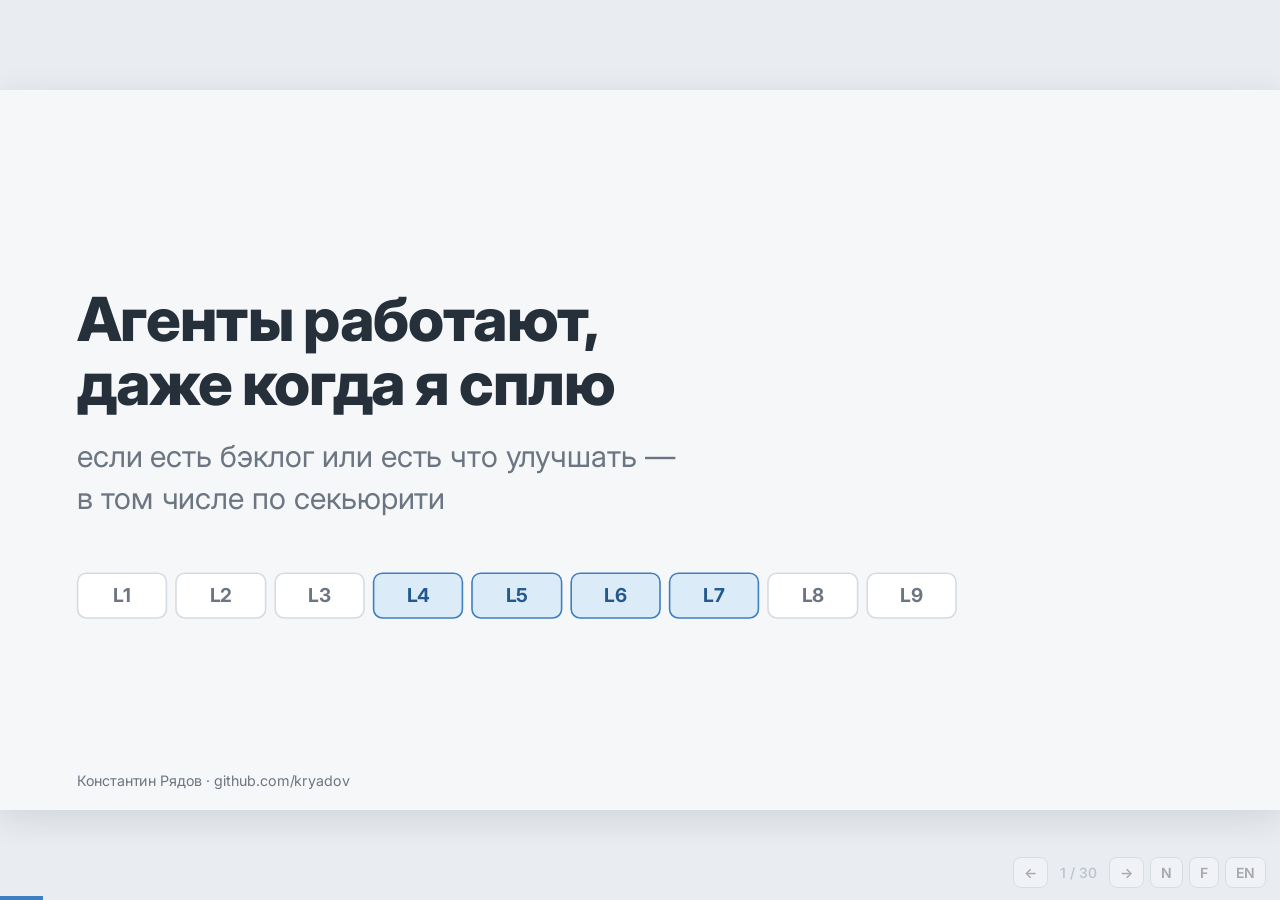
==== commit f84e9658: "Add English deck with RU/EN switch; move shared CSS/JS to deck.css/deck.js; say clients, not work, o" ====
--- a/index.html
+++ b/index.html
@@ -4,147 +4,12 @@
 <meta charset="utf-8">
 <meta name="viewport" content="width=device-width, initial-scale=1">
 <title>Агенты работают, даже когда я сплю</title>
-<meta name="description" content="Агенты работают, даже когда я сплю — если есть бэклог или есть что улучшать, в том числе по секьюрити. Две игры, одна VM и 436 релизов. Подъём по лестнице AI-разработки L1→L9. Batumi meetup, Константин Рядов.">
+<meta name="description" content="Агенты работают, даже когда я сплю — если есть бэклог или есть что улучшать, в том числе по секьюрити. Две игры, одна VM и 436 релизов. Подъём по лестнице AI-разработки L1→L9. Константин Рядов.">
 <link rel="preconnect" href="https://fonts.googleapis.com">
 <link rel="preconnect" href="https://fonts.gstatic.com" crossorigin>
 <link href="https://fonts.googleapis.com/css2?family=Inter:wght@400;500;600;700;800&family=Caveat:wght@500;700&family=JetBrains+Mono:wght@400;600&display=swap" rel="stylesheet">
-<style>
-  :root {
-    --paper: #f6f7f9;
-    --card: #ffffff;
-    --ink: #26303b;
-    --muted: #6b7682;
-    --line: #d5dbe2;
-    --blue: #3d7fc1;
-    --blue-soft: #dcebf8;
-    --blue-ink: #24598f;
-    --green: #2f8a5b;
-    --amber: #b7791f;
-    --red: #b8433a;
-  }
-  * { box-sizing: border-box; }
-  html, body { margin: 0; height: 100%; background: #e9ecf0; color: var(--ink); overflow: hidden; }
-  body { font-family: Inter, system-ui, sans-serif; }
-
-  #viewport { position: fixed; inset: 0; overflow: hidden; touch-action: pan-y pinch-zoom; }
-  #stage { width: 1600px; height: 900px; position: absolute; left: 50%; top: 50%; transform-origin: center center; transform: translate(-50%, -50%); }
-
-  section.slide {
-    position: absolute; inset: 0; padding: 72px 96px 64px;
-    background: var(--paper);
-    box-shadow: 0 10px 40px rgba(30, 40, 55, .12);
-    display: none; flex-direction: column;
-  }
-  section.slide.active { display: flex; }
-
-  .kicker { font-family: Caveat, cursive; font-size: 40px; color: var(--blue); margin: 0 0 6px; line-height: 1; }
-  h1 { font-size: 76px; line-height: 1.05; margin: 0 0 24px; font-weight: 800; letter-spacing: -.02em; }
-  h2 { font-size: 54px; line-height: 1.1; margin: 0 0 32px; font-weight: 800; letter-spacing: -.015em; }
-  h3 { font-size: 30px; margin: 0 0 12px; font-weight: 700; }
-  p, li { font-size: 30px; line-height: 1.4; }
-  p { margin: 0 0 18px; }
-  ul { margin: 0; padding-left: 1.1em; }
-  li { margin: 0 0 12px; }
-  li::marker { color: var(--blue); }
-  .muted { color: var(--muted); }
-  .hand { font-family: Caveat, cursive; color: var(--blue-ink); }
-  code, .mono { font-family: "JetBrains Mono", ui-monospace, monospace; font-size: .85em; }
-  code { background: #e8edf3; padding: 2px 8px; border-radius: 6px; }
-  a { color: var(--blue-ink); }
-  b, strong { font-weight: 700; }
-
-  .grow { flex: 1; min-height: 0; }
-  .row { display: flex; gap: 40px; }
-  .col { flex: 1; min-width: 0; }
-  .center { align-items: center; justify-content: center; text-align: center; }
-
-  .card { background: var(--card); border: 2px solid var(--line); border-radius: 18px; padding: 28px 32px; }
-  .card p, .card li { font-size: 26px; }
-  .card h3 { font-size: 28px; }
-
-  .badge { display: inline-flex; align-items: center; justify-content: center; min-width: 74px; height: 74px; border-radius: 50%;
-           background: var(--blue-soft); border: 3px solid var(--blue); color: var(--blue-ink);
-           font-weight: 800; font-size: 30px; padding: 0 12px; }
-  .badge.sm { min-width: 52px; height: 52px; font-size: 22px; border-width: 2px; }
-
-  .stats { display: grid; grid-template-columns: repeat(4, 1fr); gap: 24px; }
-  .stat { background: var(--card); border: 2px solid var(--line); border-radius: 18px; padding: 24px 26px; }
-  .stat .n { font-size: 64px; font-weight: 800; color: var(--blue-ink); line-height: 1; letter-spacing: -.02em; }
-  .stat .l { font-size: 22px; color: var(--muted); margin-top: 10px; line-height: 1.3; }
-
-  .flow { display: flex; align-items: stretch; gap: 14px; }
-  .flow .step { flex: 1; background: var(--card); border: 2px solid var(--line); border-radius: 14px; padding: 18px 16px; font-size: 22px; line-height: 1.3; }
-  .flow .step b { display: block; font-size: 24px; margin-bottom: 6px; color: var(--blue-ink); }
-  .flow .arr { align-self: center; color: var(--blue); font-size: 36px; font-weight: 700; }
-
-  table { border-collapse: collapse; width: 100%; font-size: 25px; }
-  th, td { text-align: left; padding: 14px 18px; border-bottom: 2px solid var(--line); vertical-align: top; }
-  th { color: var(--muted); font-weight: 600; font-size: 21px; text-transform: uppercase; letter-spacing: .04em; }
-
-  .quote { font-size: 34px; line-height: 1.35; border-left: 6px solid var(--blue); padding: 6px 0 6px 28px; margin: 0; }
-  .note-hand { font-family: Caveat, cursive; font-size: 38px; color: var(--blue-ink); }
-
-  /* chart */
-  .bars { display: flex; align-items: flex-end; gap: 8px; height: 360px; border-bottom: 2px solid var(--ink); padding: 0 4px; }
-  .bars .b { flex: 1; background: #a9c8e6; border-radius: 5px 5px 0 0; position: relative; }
-  .bars .b.night { background: var(--blue); }
-  .bars .b span { position: absolute; top: -30px; left: 50%; transform: translateX(-50%); font-size: 17px; color: var(--muted); }
-  .hours { display: flex; gap: 8px; padding: 6px 4px 0; }
-  .hours div { flex: 1; text-align: center; font-size: 17px; color: var(--muted); font-family: "JetBrains Mono", monospace; }
-
-  /* ladder strip */
-  .ladder { display: flex; gap: 10px; align-items: flex-end; }
-  .ladder .rung { flex: 1; border-radius: 12px; border: 2px solid var(--line); background: var(--card);
-                  padding: 12px 10px; font-size: 18px; text-align: center; line-height: 1.25; }
-  .ladder .rung b { display: block; font-size: 24px; color: var(--muted); }
-  .ladder .rung.on { border-color: var(--blue); background: var(--blue-soft); }
-  .ladder .rung.on b { color: var(--blue-ink); }
-  .ladder .rung.me { border-color: var(--blue-ink); background: var(--blue); color: #fff; }
-  .ladder .rung.me b { color: #fff; }
-
-  .ladder-img { width: 100%; height: 100%; object-fit: contain; }
-
-  .footer { position: absolute; left: 96px; right: 96px; bottom: 26px; display: flex; justify-content: space-between;
-            font-size: 18px; color: var(--muted); }
-
-  .tl { position: relative; padding-left: 4px; }
-  .tl::before { content: ""; position: absolute; left: 104px; top: 14px; bottom: 14px; width: 3px; background: var(--line); }
-  .tl-row { display: flex; align-items: flex-start; gap: 18px; margin-bottom: 12px; font-size: 22px; line-height: 1.3; }
-  .tl-t { flex: 0 0 76px; font-family: "JetBrains Mono", monospace; color: var(--muted); font-size: 20px; padding-top: 2px; }
-  .tl-d { flex: 0 0 16px; height: 16px; margin-top: 6px; border-radius: 50%; background: #a9c8e6; border: 3px solid var(--paper); position: relative; z-index: 1; }
-  .tl-plan .tl-d { background: var(--blue-ink); }
-  .tl-plan .tl-x { color: var(--blue-ink); }
-  .tl-x { flex: 1; }
-
-  .notes { display: none; }
-
-  .qr-card { text-align: center; padding: 22px 20px; }
-  .qr-card img { width: 220px; height: 220px; display: block; margin: 0 auto 14px; image-rendering: pixelated; }
-  .qr-card h3 { font-size: 26px; margin-bottom: 6px; }
-  .qr-card p { font-size: 19px; line-height: 1.4; margin: 0; word-break: break-word; }
-  .qr-mini { position: absolute; right: 96px; bottom: 56px; text-align: center; font-size: 15px; color: var(--muted); }
-  .qr-mini img { width: 132px; height: 132px; display: block; border: 2px solid var(--line); border-radius: 10px; background: #fff; padding: 4px; }
-
-  /* UI chrome */
-  #progress { position: fixed; left: 0; bottom: 0; height: 4px; background: var(--blue); transition: width .25s; z-index: 5; }
-  #notes-panel { position: fixed; left: 0; right: 0; bottom: 0; max-height: 38vh; overflow: auto; background: #1f2731; color: #e9eef4;
-                 font-size: 18px; line-height: 1.5; padding: 16px 24px 22px; display: none; z-index: 6; }
-  #notes-panel.on { display: block; }
-  #notes-panel .t { color: #8fb7de; font-size: 14px; text-transform: uppercase; letter-spacing: .06em; margin-bottom: 6px; }
-  #nav { position: fixed; right: 14px; bottom: 12px; display: flex; gap: 6px; z-index: 7; opacity: .35; transition: opacity .2s; }
-  #nav:hover { opacity: 1; }
-  #nav button { font: 600 14px Inter, sans-serif; border: 1px solid #b9c2cc; background: #fff; color: var(--ink); border-radius: 8px; padding: 6px 10px; cursor: pointer; }
-  #counter { font: 500 14px Inter, sans-serif; color: var(--muted); align-self: center; padding: 0 6px; }
-
-  @media print {
-    html, body { overflow: visible; background: #fff; }
-    #viewport { position: static; display: block; }
-    #stage { transform: none !important; position: static; width: auto; height: auto; }
-    section.slide { display: flex !important; position: relative; width: 1600px; height: 900px; break-after: page; box-shadow: none; }
-    #progress, #notes-panel, #nav { display: none !important; }
-  }
-  @page { size: 1600px 900px; margin: 0; }
-</style>
+<link rel="stylesheet" href="deck.css">
+<link rel="alternate" hreflang="en" href="en.html">
 </head>
 <body>
 <div id="viewport"><div id="stage">
@@ -184,23 +49,23 @@
 </section>
 
 <!-- 1a -->
-<section class="slide" data-title="На работе и после">
+<section class="slide" data-title="Заказчики и свои проекты">
   <p class="kicker">откуда этот доклад</p>
-  <h2>На работе — то, что нельзя показать.<br>После работы — то, что можно</h2>
+  <h2>Для заказчиков — то, что нельзя показать.<br>Для себя — то, что можно</h2>
   <div class="row" style="align-items:flex-start">
     <div class="card col">
-      <h3>На работе: внутренние продукты</h3>
-      <p>Делаю AI-агентов для внутренних продуктов заказчиков. Показать их не могу, наружу выходят только анонсы в прессе:</p>
+      <h3>Для заказчиков: внутренние продукты</h3>
+      <p>Делаю AI-агентов для внутренних продуктов заказчиков. Один из публичных примеров:</p>
       <p style="font-size:24px;margin:0"><a href="https://www.azul.com/newsroom/azul-launches-ai-assistant-that-tells-it-and-security-teams-where-java-licensing-and-security-risk-is-hiding" target="_blank" rel="noopener">Azul Intelligence Cloud AI Assistant</a> <span class="muted">(23.09.2026)</span>: вопросы на естественном языке о Java в проде, где прячутся риски по лицензиям и безопасности. Режим read-only.</p>
     </div>
     <div class="card col">
-      <h3>После работы: выйти за рамки</h3>
+      <h3>Для себя: выйти за рамки</h3>
       <p>Во всех смыслах: другой домен (игры), другой стек (3D в браузере), другие правила (никакого бюджета на инфраструктуру).</p>
       <p><b>Без цели заработать</b>: ни магазинов, ни рекламы, ни монетизации. Игры бесплатные.</p>
       <p class="note-hand" style="margin:0">Всё, что тут показываю, открыто: код, git log, демо.</p>
     </div>
   </div>
-  <aside class="notes">Контраст: на работе процессы и периметр, а показать можно только пресс-релиз. После работы песочница, где можно проверить то, что на работе проверять дорого. Агенты работают и там, и там. Обратно на работу переносится процесс (и remote-vm-dev). Мостик от первого доклада (по ситуации): «Предыдущий спикер прошёл путь до магазинов. У меня траектория противоположная: никаких магазинов и денег, цель — понять, как работают агенты, когда им дают свободу». ~1.5 мин.</aside>
+  <aside class="notes">Контраст: у заказчиков процессы и периметр, а показать можно только пресс-релиз. Свои проекты — песочница, где можно проверить то, что у заказчика проверять дорого. Агенты работают и там, и там. Обратно к заказчикам переносится процесс (и remote-vm-dev). Мостик от первого доклада (по ситуации): «Предыдущий спикер прошёл путь до магазинов. У меня траектория противоположная: никаких магазинов и денег, цель — понять, как работают агенты, когда им дают свободу». ~1.5 мин.</aside>
 </section>
 
 <!-- 1b -->
@@ -771,93 +636,8 @@
 
 <div id="progress"></div>
 <div id="notes-panel"><div class="t" id="notes-title"></div><div id="notes-body"></div></div>
-<div id="nav"><button id="prev" aria-label="Назад">←</button><span id="counter"></span><button id="next" aria-label="Вперёд">→</button><button id="notes-btn">N</button><button id="fs-btn">F</button></div>
-
-<script>
-(function () {
-  // commits per hour of day, race-the-city git log (author time)
-  var hours = [13,20,20,33,25,11,15,2,0,0,8,17,19,30,22,32,33,17,15,17,5,18,36,27];
-  var max = Math.max.apply(null, hours);
-  var chart = document.getElementById('hours-chart');
-  var axis = document.getElementById('hours-axis');
-  hours.forEach(function (v, h) {
-    var b = document.createElement('div');
-    b.className = 'b' + (h < 7 ? ' night' : '');
-    b.style.height = (v / max * 100) + '%';
-    b.title = h + ':00 — ' + v;
-    b.innerHTML = '<span>' + v + '</span>';
-    chart.appendChild(b);
-    var a = document.createElement('div');
-    a.textContent = h % 3 === 0 ? String(h).padStart(2, '0') : '';
-    axis.appendChild(a);
-  });
-
-  var slides = Array.prototype.slice.call(document.querySelectorAll('section.slide'));
-  var stage = document.getElementById('stage');
-  var cur = 0;
-  var notesOn = false;
-  try { notesOn = localStorage.getItem('deck-notes') === '1'; } catch (e) {}
-
-  function fit() {
-    var s = Math.min(window.innerWidth / 1600, window.innerHeight / 900);
-    stage.style.transform = 'translate(-50%, -50%) scale(' + s + ')';
-  }
-  function show(i) {
-    cur = Math.max(0, Math.min(slides.length - 1, i));
-    slides.forEach(function (s, k) { s.classList.toggle('active', k === cur); });
-    document.getElementById('progress').style.width = ((cur + 1) / slides.length * 100) + '%';
-    document.getElementById('counter').textContent = (cur + 1) + ' / ' + slides.length;
-    var n = slides[cur].querySelector('.notes');
-    document.getElementById('notes-title').textContent = (cur + 1) + '. ' + (slides[cur].dataset.title || '');
-    document.getElementById('notes-body').textContent = n ? n.textContent : '';
-    document.getElementById('notes-panel').classList.toggle('on', notesOn);
-    if (location.hash !== '#' + (cur + 1)) history.replaceState(null, '', '#' + (cur + 1));
-  }
-  function fromHash() { var n = parseInt(location.hash.slice(1), 10); return isNaN(n) ? 0 : n - 1; }
-  function toggleNotes() {
-    notesOn = !notesOn;
-    try { localStorage.setItem('deck-notes', notesOn ? '1' : '0'); } catch (e) {}
-    show(cur);
-  }
-  function fullscreen() {
-    if (!document.fullscreenElement) document.documentElement.requestFullscreen && document.documentElement.requestFullscreen();
-    else document.exitFullscreen && document.exitFullscreen();
-  }
-
-  document.addEventListener('keydown', function (e) {
-    if (e.metaKey || e.ctrlKey || e.altKey) return;
-    var k = e.key;
-    if (k === 'ArrowRight' || k === 'PageDown' || k === ' ' || k === 'Enter') { e.preventDefault(); show(cur + 1); }
-    else if (k === 'ArrowLeft' || k === 'PageUp' || k === 'Backspace') { e.preventDefault(); show(cur - 1); }
-    else if (k === 'Home') show(0);
-    else if (k === 'End') show(slides.length - 1);
-    else if (k === 'n' || k === 'N' || k === 'т' || k === 'Т') toggleNotes();
-    else if (k === 'f' || k === 'F' || k === 'а' || k === 'А') fullscreen();
-  });
-  // swipe: horizontal one-finger gesture; ignored while pinch-zoomed so the user can pan
-  var t0 = null;
-  document.addEventListener('touchstart', function (e) {
-    t0 = e.touches.length === 1 ? { x: e.touches[0].clientX, y: e.touches[0].clientY, t: Date.now() } : null;
-  }, { passive: true });
-  document.addEventListener('touchmove', function (e) { if (e.touches.length > 1) t0 = null; }, { passive: true });
-  document.addEventListener('touchend', function (e) {
-    if (!t0) return;
-    var dx = e.changedTouches[0].clientX - t0.x, dy = e.changedTouches[0].clientY - t0.y;
-    var zoomed = window.visualViewport && window.visualViewport.scale > 1.05;
-    var quick = Date.now() - t0.t < 800;
-    t0 = null;
-    if (zoomed || !quick) return;
-    if (Math.abs(dx) > 40 && Math.abs(dx) > Math.abs(dy) * 1.5) show(cur + (dx < 0 ? 1 : -1));
-  }, { passive: true });
-  document.getElementById('prev').onclick = function () { show(cur - 1); };
-  document.getElementById('next').onclick = function () { show(cur + 1); };
-  document.getElementById('notes-btn').onclick = toggleNotes;
-  document.getElementById('fs-btn').onclick = fullscreen;
-  window.addEventListener('resize', fit);
-  window.addEventListener('hashchange', function () { show(fromHash()); });
-  fit();
-  show(fromHash());
-})();
-</script>
+<div id="nav"><button id="prev" aria-label="Назад">←</button><span id="counter"></span><button id="next" aria-label="Вперёд">→</button><button id="notes-btn">N</button><button id="fs-btn">F</button><a id="lang" data-href="en.html" href="en.html" hreflang="en" lang="en" title="English (L)">EN</a></div>
+
+<script src="deck.js"></script>
 </body>
 </html>
--- a/deck.css
+++ b/deck.css
@@ -0,0 +1,136 @@
+:root {
+  --paper: #f6f7f9;
+  --card: #ffffff;
+  --ink: #26303b;
+  --muted: #6b7682;
+  --line: #d5dbe2;
+  --blue: #3d7fc1;
+  --blue-soft: #dcebf8;
+  --blue-ink: #24598f;
+  --green: #2f8a5b;
+  --amber: #b7791f;
+  --red: #b8433a;
+}
+* { box-sizing: border-box; }
+html, body { margin: 0; height: 100%; background: #e9ecf0; color: var(--ink); overflow: hidden; }
+body { font-family: Inter, system-ui, sans-serif; }
+
+#viewport { position: fixed; inset: 0; overflow: hidden; touch-action: pan-y pinch-zoom; }
+#stage { width: 1600px; height: 900px; position: absolute; left: 50%; top: 50%; transform-origin: center center; transform: translate(-50%, -50%); }
+
+section.slide {
+  position: absolute; inset: 0; padding: 72px 96px 64px;
+  background: var(--paper);
+  box-shadow: 0 10px 40px rgba(30, 40, 55, .12);
+  display: none; flex-direction: column;
+}
+section.slide.active { display: flex; }
+
+.kicker { font-family: Caveat, cursive; font-size: 40px; color: var(--blue); margin: 0 0 6px; line-height: 1; }
+h1 { font-size: 76px; line-height: 1.05; margin: 0 0 24px; font-weight: 800; letter-spacing: -.02em; }
+h2 { font-size: 54px; line-height: 1.1; margin: 0 0 32px; font-weight: 800; letter-spacing: -.015em; }
+h3 { font-size: 30px; margin: 0 0 12px; font-weight: 700; }
+p, li { font-size: 30px; line-height: 1.4; }
+p { margin: 0 0 18px; }
+ul { margin: 0; padding-left: 1.1em; }
+li { margin: 0 0 12px; }
+li::marker { color: var(--blue); }
+.muted { color: var(--muted); }
+.hand { font-family: Caveat, cursive; color: var(--blue-ink); }
+code, .mono { font-family: "JetBrains Mono", ui-monospace, monospace; font-size: .85em; }
+code { background: #e8edf3; padding: 2px 8px; border-radius: 6px; }
+a { color: var(--blue-ink); }
+b, strong { font-weight: 700; }
+
+.grow { flex: 1; min-height: 0; }
+.row { display: flex; gap: 40px; }
+.col { flex: 1; min-width: 0; }
+.center { align-items: center; justify-content: center; text-align: center; }
+
+.card { background: var(--card); border: 2px solid var(--line); border-radius: 18px; padding: 28px 32px; }
+.card p, .card li { font-size: 26px; }
+.card h3 { font-size: 28px; }
+
+.badge { display: inline-flex; align-items: center; justify-content: center; min-width: 74px; height: 74px; border-radius: 50%;
+         background: var(--blue-soft); border: 3px solid var(--blue); color: var(--blue-ink);
+         font-weight: 800; font-size: 30px; padding: 0 12px; }
+.badge.sm { min-width: 52px; height: 52px; font-size: 22px; border-width: 2px; }
+
+.stats { display: grid; grid-template-columns: repeat(4, 1fr); gap: 24px; }
+.stat { background: var(--card); border: 2px solid var(--line); border-radius: 18px; padding: 24px 26px; }
+.stat .n { font-size: 64px; font-weight: 800; color: var(--blue-ink); line-height: 1; letter-spacing: -.02em; }
+.stat .l { font-size: 22px; color: var(--muted); margin-top: 10px; line-height: 1.3; }
+
+.flow { display: flex; align-items: stretch; gap: 14px; }
+.flow .step { flex: 1; background: var(--card); border: 2px solid var(--line); border-radius: 14px; padding: 18px 16px; font-size: 22px; line-height: 1.3; }
+.flow .step b { display: block; font-size: 24px; margin-bottom: 6px; color: var(--blue-ink); }
+.flow .arr { align-self: center; color: var(--blue); font-size: 36px; font-weight: 700; }
+
+table { border-collapse: collapse; width: 100%; font-size: 25px; }
+th, td { text-align: left; padding: 14px 18px; border-bottom: 2px solid var(--line); vertical-align: top; }
+th { color: var(--muted); font-weight: 600; font-size: 21px; text-transform: uppercase; letter-spacing: .04em; }
+
+.quote { font-size: 34px; line-height: 1.35; border-left: 6px solid var(--blue); padding: 6px 0 6px 28px; margin: 0; }
+.note-hand { font-family: Caveat, cursive; font-size: 38px; color: var(--blue-ink); }
+
+/* chart */
+.bars { display: flex; align-items: flex-end; gap: 8px; height: 360px; border-bottom: 2px solid var(--ink); padding: 0 4px; }
+.bars .b { flex: 1; background: #a9c8e6; border-radius: 5px 5px 0 0; position: relative; }
+.bars .b.night { background: var(--blue); }
+.bars .b span { position: absolute; top: -30px; left: 50%; transform: translateX(-50%); font-size: 17px; color: var(--muted); }
+.hours { display: flex; gap: 8px; padding: 6px 4px 0; }
+.hours div { flex: 1; text-align: center; font-size: 17px; color: var(--muted); font-family: "JetBrains Mono", monospace; }
+
+/* ladder strip */
+.ladder { display: flex; gap: 10px; align-items: flex-end; }
+.ladder .rung { flex: 1; border-radius: 12px; border: 2px solid var(--line); background: var(--card);
+                padding: 12px 10px; font-size: 18px; text-align: center; line-height: 1.25; }
+.ladder .rung b { display: block; font-size: 24px; color: var(--muted); }
+.ladder .rung.on { border-color: var(--blue); background: var(--blue-soft); }
+.ladder .rung.on b { color: var(--blue-ink); }
+.ladder .rung.me { border-color: var(--blue-ink); background: var(--blue); color: #fff; }
+.ladder .rung.me b { color: #fff; }
+
+.ladder-img { width: 100%; height: 100%; object-fit: contain; }
+
+.footer { position: absolute; left: 96px; right: 96px; bottom: 26px; display: flex; justify-content: space-between;
+          font-size: 18px; color: var(--muted); }
+
+.tl { position: relative; padding-left: 4px; }
+.tl::before { content: ""; position: absolute; left: 104px; top: 14px; bottom: 14px; width: 3px; background: var(--line); }
+.tl-row { display: flex; align-items: flex-start; gap: 18px; margin-bottom: 12px; font-size: 22px; line-height: 1.3; }
+.tl-t { flex: 0 0 76px; font-family: "JetBrains Mono", monospace; color: var(--muted); font-size: 20px; padding-top: 2px; }
+.tl-d { flex: 0 0 16px; height: 16px; margin-top: 6px; border-radius: 50%; background: #a9c8e6; border: 3px solid var(--paper); position: relative; z-index: 1; }
+.tl-plan .tl-d { background: var(--blue-ink); }
+.tl-plan .tl-x { color: var(--blue-ink); }
+.tl-x { flex: 1; }
+
+.notes { display: none; }
+
+.qr-card { text-align: center; padding: 22px 20px; }
+.qr-card img { width: 220px; height: 220px; display: block; margin: 0 auto 14px; image-rendering: pixelated; }
+.qr-card h3 { font-size: 26px; margin-bottom: 6px; }
+.qr-card p { font-size: 19px; line-height: 1.4; margin: 0; word-break: break-word; }
+.qr-mini { position: absolute; right: 96px; bottom: 56px; text-align: center; font-size: 15px; color: var(--muted); }
+.qr-mini img { width: 132px; height: 132px; display: block; border: 2px solid var(--line); border-radius: 10px; background: #fff; padding: 4px; }
+
+/* UI chrome */
+#progress { position: fixed; left: 0; bottom: 0; height: 4px; background: var(--blue); transition: width .25s; z-index: 5; }
+#notes-panel { position: fixed; left: 0; right: 0; bottom: 0; max-height: 38vh; overflow: auto; background: #1f2731; color: #e9eef4;
+               font-size: 18px; line-height: 1.5; padding: 16px 24px 22px; display: none; z-index: 6; }
+#notes-panel.on { display: block; }
+#notes-panel .t { color: #8fb7de; font-size: 14px; text-transform: uppercase; letter-spacing: .06em; margin-bottom: 6px; }
+#nav { position: fixed; right: 14px; bottom: 12px; display: flex; gap: 6px; z-index: 7; opacity: .35; transition: opacity .2s; }
+#nav:hover { opacity: 1; }
+#nav button { font: 600 14px Inter, sans-serif; border: 1px solid #b9c2cc; background: #fff; color: var(--ink); border-radius: 8px; padding: 6px 10px; cursor: pointer; }
+#nav a { font: 600 14px Inter, sans-serif; border: 1px solid #b9c2cc; background: #fff; color: var(--ink); border-radius: 8px; padding: 6px 10px; text-decoration: none; }
+#counter { font: 500 14px Inter, sans-serif; color: var(--muted); align-self: center; padding: 0 6px; }
+
+@media print {
+  html, body { overflow: visible; background: #fff; }
+  #viewport { position: static; display: block; }
+  #stage { transform: none !important; position: static; width: auto; height: auto; }
+  section.slide { display: flex !important; position: relative; width: 1600px; height: 900px; break-after: page; box-shadow: none; }
+  #progress, #notes-panel, #nav { display: none !important; }
+}
+@page { size: 1600px 900px; margin: 0; }
